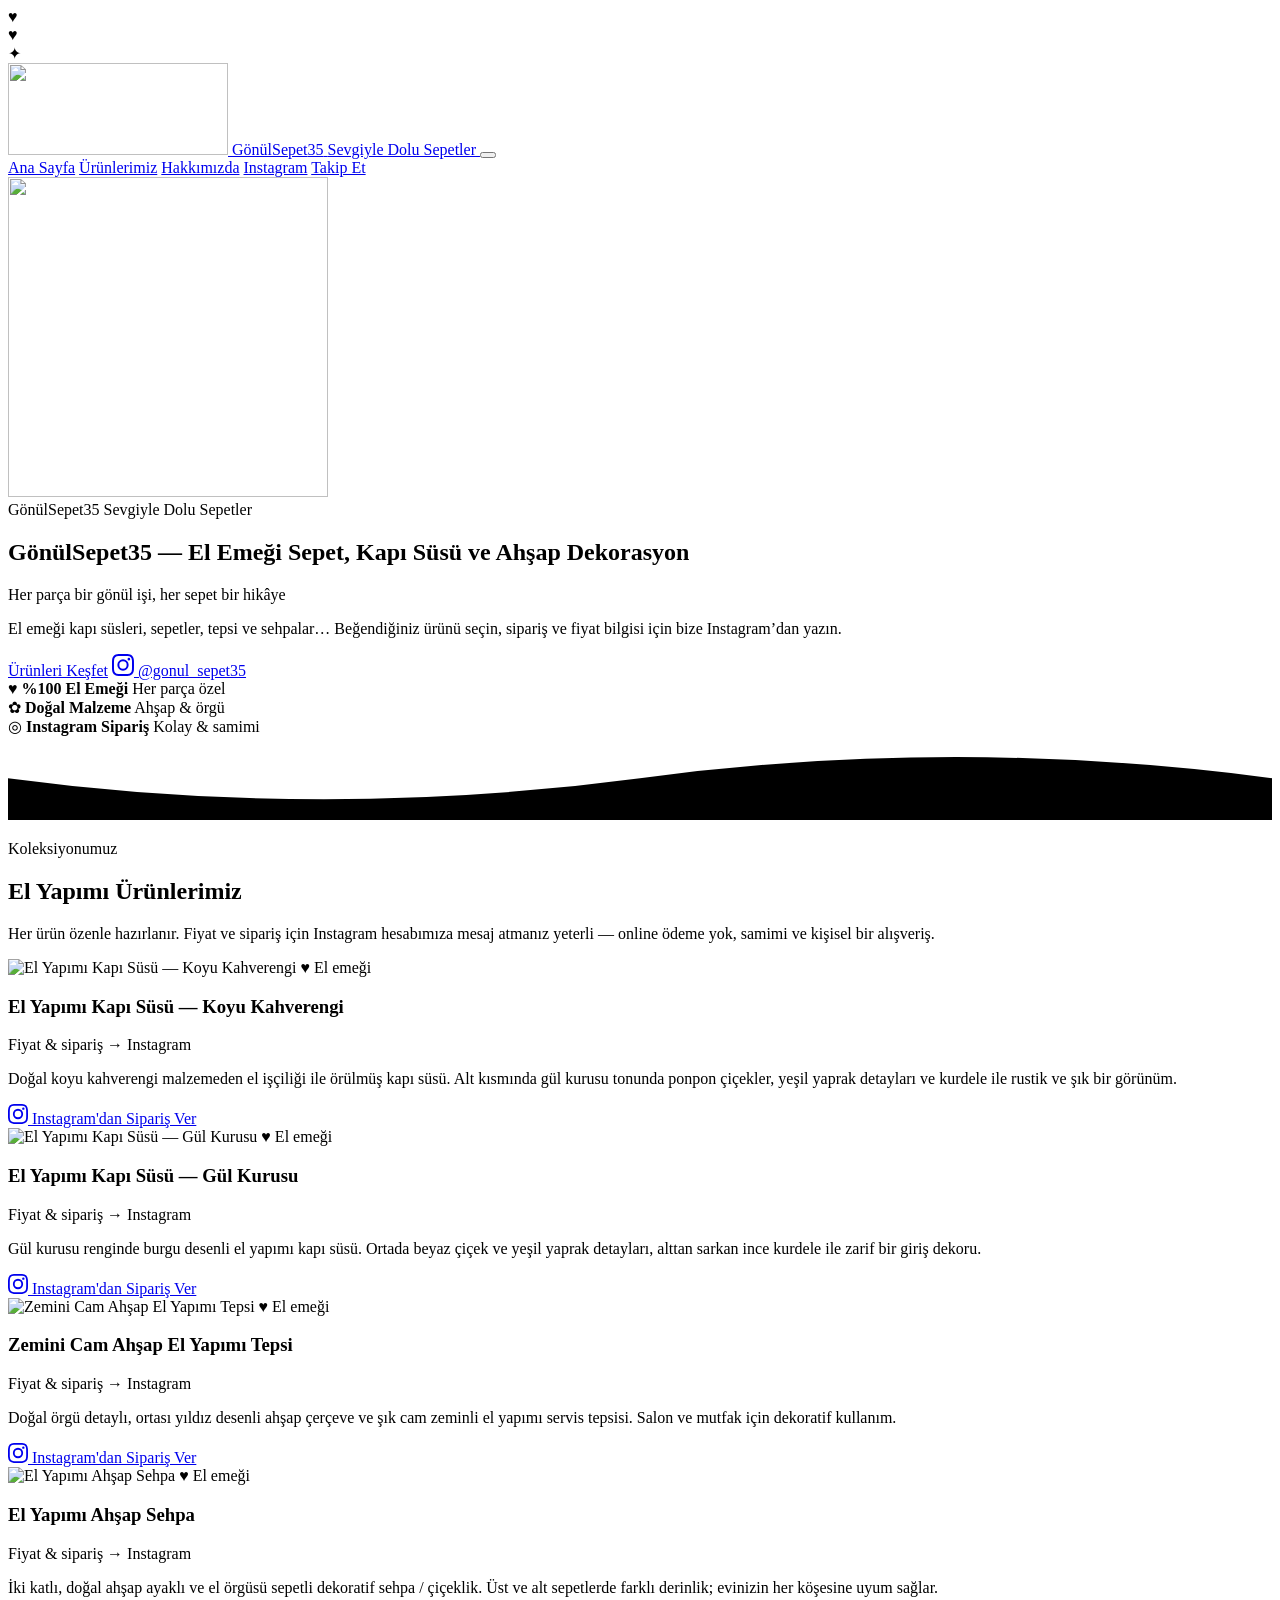
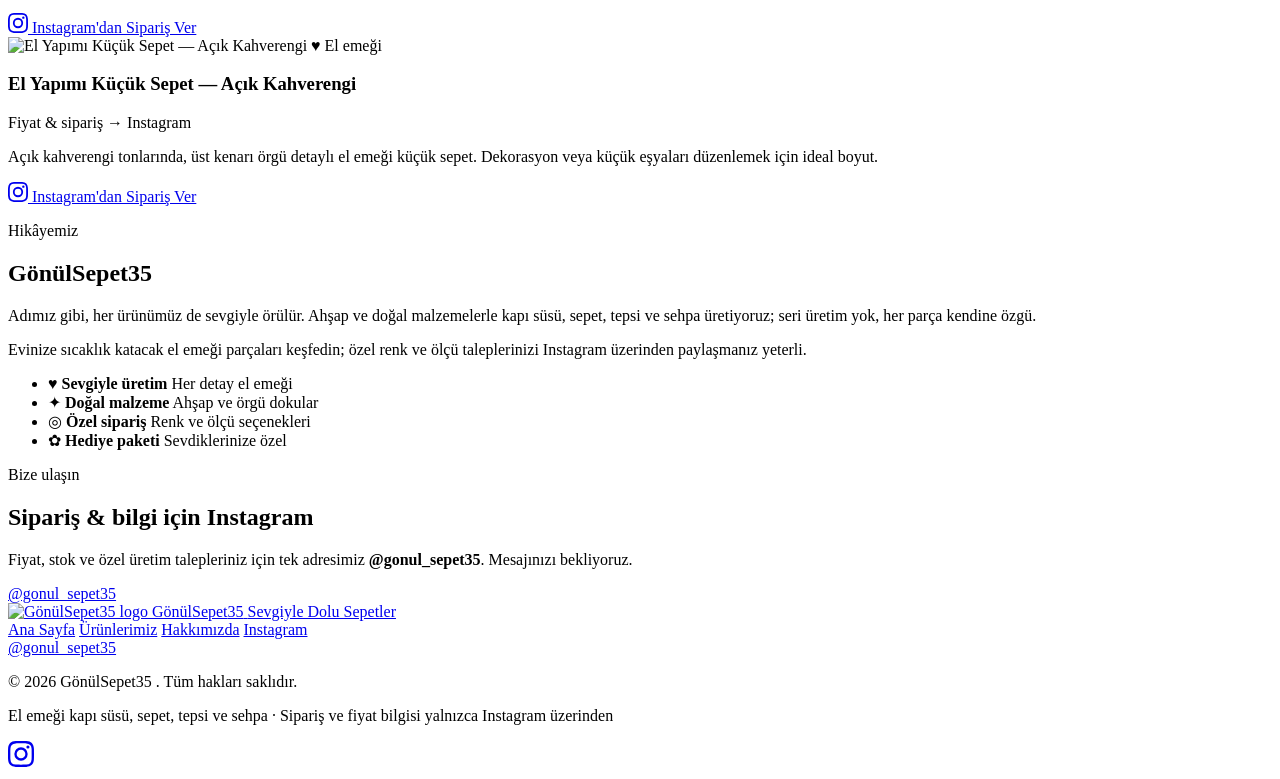
==== index.html @ 2852db77 "Add files via upload" ====
<!DOCTYPE html>
<html lang="tr">
  <head>
    <meta charset="UTF-8" />
    <meta http-equiv="Content-Type" content="text/html; charset=UTF-8" />
    <meta name="viewport" content="width=device-width, initial-scale=1.0" />
    <!-- GitHub Pages yayın adresinizi aşağıdaki SITE_URL ile değiştirin -->
    <!-- SITE_URL: https://KULLANICIADI.github.io/el-emegi-sepet/ -->
    <meta
      name="description"
      content="GönülSepet35 — El emeği ahşap sepet, kapı süsü, cam zeminli tepsi ve sehpa. İzmir ve Türkiye geneli sipariş için Instagram @gonul_sepet35."
    />
    <meta
      name="keywords"
      content="GönülSepet35, el emeği sepet, ahşap sepet, kapı süsü, el yapımı tepsi, ahşap sehpa, gönül sepet, hasır sepet, hediye sepeti, Instagram sipariş"
    />
    <meta name="author" content="GönülSepet35" />
    <meta name="robots" content="index, follow" />
    <meta name="googlebot" content="index, follow" />
    <meta name="theme-color" content="#4b3621" />
    <link rel="canonical" href="https://gonulsepet35.github.io/el-emegi-sepet/" id="canonical-link" />
    <meta property="og:type" content="website" />
    <meta property="og:locale" content="tr_TR" />
    <meta property="og:site_name" content="GönülSepet35" />
    <meta
      property="og:title"
      content="GönülSepet35 | El Emeği Sepet, Kapı Süsü ve Dekoratif Ürünler"
    />
    <meta
      property="og:description"
      content="Sevgiyle dolu el emeği ürünler. Kapı süsü, sepet, tepsi ve sehpa. Sipariş ve fiyat için @gonul_sepet35 Instagram."
    />
    <meta
      property="og:image"
      content="https://gonulsepet35.github.io/el-emegi-sepet/images/logo.png"
    />
    <meta name="twitter:card" content="summary_large_image" />
    <meta name="twitter:title" content="GönülSepet35 | Sevgiyle Dolu Sepetler" />
    <meta
      name="twitter:description"
      content="El emeği ahşap sepet ve dekoratif ürünler. Sipariş: @gonul_sepet35"
    />
    <title>GönülSepet35 | El Emeği Sepet, Kapı Süsü ve Ahşap Ürünler</title>
    <link rel="preconnect" href="https://fonts.googleapis.com" />
    <link rel="preconnect" href="https://fonts.gstatic.com" crossorigin />
    <link
      href="https://fonts.googleapis.com/css2?family=Cormorant+Garamond:wght@500;600;700&family=Outfit:wght@400;500;600;700&family=Pacifico&display=swap"
      rel="stylesheet"
    />
    <link rel="stylesheet" href="style.css" />
    <link rel="icon" href="images/logo.png" type="image/png" />
    <link rel="apple-touch-icon" href="images/logo.png" />
    <script type="application/ld+json" id="schema-isletme">
      {
        "@context": "https://schema.org",
        "@type": "LocalBusiness",
        "name": "GönülSepet35",
        "description": "El emeği ahşap sepet, kapı süsü, cam zeminli tepsi ve ahşap sehpa üretimi. Sipariş Instagram üzerinden.",
        "image": "images/logo.png",
        "url": "https://gonulsepet35.github.io/el-emegi-sepet/",
        "sameAs": [
          "https://www.instagram.com/gonul_sepet35/"
        ],
        "areaServed": {
          "@type": "Country",
          "name": "Türkiye"
        },
        "knowsAbout": [
          "el emeği sepet",
          "kapı süsü",
          "ahşap tepsi",
          "ahşap sehpa",
          "hediye sepeti"
        ]
      }
    </script>
    <script type="application/ld+json">
      {
        "@context": "https://schema.org",
        "@type": "ItemList",
        "name": "GönülSepet35 Ürünleri",
        "itemListElement": [
          {
            "@type": "ListItem",
            "position": 1,
            "name": "El Yapımı Kapı Süsü Koyu Kahverengi"
          },
          {
            "@type": "ListItem",
            "position": 2,
            "name": "El Yapımı Kapı Süsü Gül Kurusu"
          },
          {
            "@type": "ListItem",
            "position": 3,
            "name": "Zemini Cam Ahşap El Yapımı Tepsi"
          },
          {
            "@type": "ListItem",
            "position": 4,
            "name": "El Yapımı Ahşap Sehpa"
          },
          {
            "@type": "ListItem",
            "position": 5,
            "name": "El Yapımı Küçük Sepet Açık Kahverengi"
          }
        ]
      }
    </script>
  </head>
  <body>
    <div class="dekor dekor--sol" aria-hidden="true"></div>
    <div class="dekor dekor--sag" aria-hidden="true"></div>
    <div class="kalp kalp--1" aria-hidden="true">♥</div>
    <div class="kalp kalp--2" aria-hidden="true">♥</div>
    <div class="kalp kalp--3" aria-hidden="true">✦</div>

    <header class="header">
      <div class="header-cizgi" aria-hidden="true"></div>
      <div class="header-inner">
        <a href="#anasayfa" class="logo-block">
          <img
            src="images/logo.png"
            alt=""
            class="logo-img"
            alt="GönülSepet35 el emeği sepet ve kapı süsü"
            width="220"
            height="92"
          />
          <span class="logo-yazi">
            <span class="marka marka--header" aria-label="GönülSepet35">
              <span class="marka-gonul">Gönül</span><span class="marka-sepet">Sepet</span><span class="marka-num">35</span>
            </span>
            <span class="marka-slogan marka-slogan--header">Sevgiyle Dolu Sepetler</span>
          </span>
        </a>
        <button
          type="button"
          class="menu-toggle"
          aria-label="Menüyü aç/kapat"
          aria-expanded="false"
        >
          <span></span>
          <span></span>
          <span></span>
        </button>
        <nav class="nav" aria-label="Ana menü">
          <a href="#anasayfa">Ana Sayfa</a>
          <a href="#urunler">Ürünlerimiz</a>
          <a href="#hakkimizda">Hakkımızda</a>
          <a href="#instagram">Instagram</a>
          <a
            href="https://www.instagram.com/gonul_sepet35?igsh=MTEwN25yNndoY3p3ZQ=="
            class="nav-ig"
            data-instagram
            target="_blank"
            rel="noopener noreferrer"
            >Takip Et</a
          >
        </nav>
      </div>
    </header>

    <main>
      <section id="anasayfa" class="hero">
        <div class="hero-inner fade-in">
          <img
            src="images/logo.png"
            alt=""
            class="hero-logo"
            width="320"
            height="320"
            aria-hidden="true"
          />
          <div class="hero-marka-wrap">
            <span class="marka marka--hero" aria-label="GönülSepet35">
              <span class="marka-gonul">Gönül</span><span class="marka-sepet">Sepet</span><span class="marka-num">35</span>
            </span>
            <span class="marka-slogan marka-slogan--hero">Sevgiyle Dolu Sepetler</span>
          </div>
          <h1 class="hero-baslik">
            GönülSepet35 — El Emeği Sepet, Kapı Süsü ve Ahşap Dekorasyon
          </h1>
          <p class="hero-alt-baslik">Her parça bir gönül işi, her sepet bir hikâye</p>
          <p class="hero-metin">
            El emeği kapı süsleri, sepetler, tepsi ve sehpalar… Beğendiğiniz ürünü
            seçin, sipariş ve fiyat bilgisi için bize Instagram’dan yazın.
          </p>
          <div class="hero-butonlar">
            <a href="#urunler" class="btn btn-primary">Ürünleri Keşfet</a>
            <a
              href="https://www.instagram.com/gonul_sepet35?igsh=MTEwN25yNndoY3p3ZQ=="
              class="btn btn-instagram btn-instagram--buyuk"
              data-instagram
              target="_blank"
              rel="noopener noreferrer"
            >
              <svg class="btn-ig-icon" viewBox="0 0 24 24" aria-hidden="true" width="22" height="22"><path fill="currentColor" d="M12 2.163c3.204 0 3.584.012 4.85.07 3.252.148 4.771 1.691 4.919 4.919.058 1.265.069 1.645.069 4.849 0 3.205-.012 3.584-.069 4.849-.149 3.225-1.664 4.771-4.919 4.919-1.266.058-1.644.07-4.85.07-3.204 0-3.584-.012-4.849-.07-3.26-.149-4.771-1.699-4.919-4.92-.058-1.265-.07-1.644-.07-4.849 0-3.204.013-3.583.07-4.849.149-3.227 1.664-4.771 4.919-4.919 1.266-.057 1.645-.069 4.849-.069zM12 0C8.741 0 8.333.014 7.053.072 2.695.272.273 2.69.073 7.052.014 8.333 0 8.741 0 12c0 3.259.014 3.668.072 4.948.2 4.358 2.618 6.78 6.98 6.98C8.333 23.986 8.741 24 12 24c3.259 0 3.668-.014 4.948-.072 4.354-.2 6.782-2.618 6.979-6.98.059-1.28.073-1.689.073-4.948 0-3.259-.014-3.667-.072-4.947-.196-4.354-2.617-6.78-6.979-6.98C15.668.014 15.259 0 12 0zm0 5.838a6.162 6.162 0 1 0 0 12.324 6.162 6.162 0 0 0 0-12.324zM12 16a4 4 0 1 1 0-8 4 4 0 0 1 0 8zm6.406-11.845a1.44 1.44 0 1 0 0 2.881 1.44 1.44 0 0 0 0-2.881z"/></svg>
              @gonul_sepet35
            </a>
          </div>
        </div>
        <div class="ozellik-serit fade-in">
          <div class="ozellik-kutu">
            <span class="ozellik-ikon">♥</span>
            <strong>%100 El Emeği</strong>
            <span>Her parça özel</span>
          </div>
          <div class="ozellik-kutu">
            <span class="ozellik-ikon">✿</span>
            <strong>Doğal Malzeme</strong>
            <span>Ahşap &amp; örgü</span>
          </div>
          <div class="ozellik-kutu">
            <span class="ozellik-ikon">◎</span>
            <strong>Instagram Sipariş</strong>
            <span>Kolay &amp; samimi</span>
          </div>
        </div>
      </section>

      <div class="dalga-ayrac" aria-hidden="true">
        <svg viewBox="0 0 1200 80" preserveAspectRatio="none">
          <path d="M0,40 Q300,80 600,40 T1200,40 L1200,80 L0,80 Z" fill="currentColor"/>
        </svg>
      </div>

      <section id="urunler" class="section">
        <div class="section-inner fade-in">
          <p class="section-etiket">Koleksiyonumuz</p>
          <h2 class="section-baslik">El Yapımı Ürünlerimiz</h2>
          <p class="section-alt-baslik">
            Her ürün özenle hazırlanır. Fiyat ve sipariş için Instagram hesabımıza
            mesaj atmanız yeterli — online ödeme yok, samimi ve kişisel bir alışveriş.
          </p>
          <p id="urunler-yukleniyor" class="urunler-durum">Ürünler yükleniyor…</p>
          <p id="urunler-hata" class="urunler-durum" hidden></p>
          <div id="urunler-grid" class="urunler-grid" aria-live="polite"></div>
        </div>
      </section>

      <section id="hakkimizda" class="section section--warm">
        <div class="section-inner hakkimizda-grid fade-in">
          <div>
            <p class="section-etiket">Hikâyemiz</p>
            <h2 class="section-baslik section-baslik--sol">
              <span class="marka marka--section" aria-label="GönülSepet35">
                <span class="marka-gonul">Gönül</span><span class="marka-sepet">Sepet</span><span class="marka-num">35</span>
              </span>
            </h2>
            <p>
              Adımız gibi, her ürünümüz de sevgiyle örülür. Ahşap ve doğal
              malzemelerle kapı süsü, sepet, tepsi ve sehpa üretiyoruz; seri üretim yok,
              her parça kendine özgü.
            </p>
            <p>
              Evinize sıcaklık katacak el emeği parçaları keşfedin; özel renk ve ölçü
              taleplerinizi Instagram üzerinden paylaşmanız yeterli.
            </p>
          </div>
          <ul class="hakkimizda-kartlar">
            <li class="hakkimizda-kart">
              <span class="hakkimizda-ikon" aria-hidden="true">♥</span>
              <strong>Sevgiyle üretim</strong>
              <span>Her detay el emeği</span>
            </li>
            <li class="hakkimizda-kart">
              <span class="hakkimizda-ikon" aria-hidden="true">✦</span>
              <strong>Doğal malzeme</strong>
              <span>Ahşap ve örgü dokular</span>
            </li>
            <li class="hakkimizda-kart">
              <span class="hakkimizda-ikon" aria-hidden="true">◎</span>
              <strong>Özel sipariş</strong>
              <span>Renk ve ölçü seçenekleri</span>
            </li>
            <li class="hakkimizda-kart">
              <span class="hakkimizda-ikon" aria-hidden="true">✿</span>
              <strong>Hediye paketi</strong>
              <span>Sevdiklerinize özel</span>
            </li>
          </ul>
        </div>
      </section>

      <section id="instagram" class="section section--ig">
        <div class="section-inner fade-in">
          <div class="ig-banner">
            <div class="ig-banner-icerik">
              <p class="section-etiket section-etiket--acik">Bize ulaşın</p>
              <h2 class="ig-banner-baslik">Sipariş &amp; bilgi için Instagram</h2>
              <p>
                Fiyat, stok ve özel üretim talepleriniz için tek adresimiz
                <strong>@gonul_sepet35</strong>. Mesajınızı bekliyoruz.
              </p>
              <a
                href="https://www.instagram.com/gonul_sepet35?igsh=MTEwN25yNndoY3p3ZQ=="
                class="btn btn-instagram btn-instagram--buyuk"
                data-instagram
                data-instagram-label="@gonul_sepet35"
                target="_blank"
                rel="noopener noreferrer"
              >
                <svg class="btn-ig-icon" viewBox="0 0 24 24" aria-hidden="true" width="22" height="22"><path fill="currentColor" d="M12 2.163c3.204 0 3.584.012 4.85.07 3.252.148 4.771 1.691 4.919 4.919.058 1.265.069 1.645.069 4.849 0 3.205-.012 3.584-.069 4.849-.149 3.225-1.664 4.771-4.919 4.919-1.266.058-1.644.07-4.85.07-3.204 0-3.584-.012-4.849-.07-3.26-.149-4.771-1.699-4.919-4.92-.058-1.265-.07-1.644-.07-4.849 0-3.204.013-3.583.07-4.849.149-3.227 1.664-4.771 4.919-4.919 1.266-.057 1.645-.069 4.849-.069zM12 0C8.741 0 8.333.014 7.053.072 2.695.272.273 2.69.073 7.052.014 8.333 0 8.741 0 12c0 3.259.014 3.668.072 4.948.2 4.358 2.618 6.78 6.98 6.98C8.333 23.986 8.741 24 12 24c3.259 0 3.668-.014 4.948-.072 4.354-.2 6.782-2.618 6.979-6.98.059-1.28.073-1.689.073-4.948 0-3.259-.014-3.667-.072-4.947-.196-4.354-2.617-6.78-6.979-6.98C15.668.014 15.259 0 12 0zm0 5.838a6.162 6.162 0 1 0 0 12.324 6.162 6.162 0 0 0 0-12.324zM12 16a4 4 0 1 1 0-8 4 4 0 0 1 0 8zm6.406-11.845a1.44 1.44 0 1 0 0 2.881 1.44 1.44 0 0 0 0-2.881z"/></svg>
                Instagram'da Bizi Bulun
              </a>
            </div>
          </div>
        </div>
      </section>
    </main>

    <footer class="footer">
      <div class="footer-cizgi" aria-hidden="true"></div>
      <div class="footer-icerik">
        <div class="footer-ust">
          <a href="#anasayfa" class="footer-marka-blok">
            <img src="images/logo.png" alt="GönülSepet35 logo" class="footer-logo" width="100" height="100" />
            <span class="footer-marka-yazi">
              <span class="marka marka--footer" aria-label="GönülSepet35">
                <span class="marka-gonul">Gönül</span><span class="marka-sepet">Sepet</span><span class="marka-num">35</span>
              </span>
              <span class="marka-slogan marka-slogan--footer">Sevgiyle Dolu Sepetler</span>
            </span>
          </a>
          <nav class="footer-nav" aria-label="Alt menü">
            <a href="#anasayfa">Ana Sayfa</a>
            <a href="#urunler">Ürünlerimiz</a>
            <a href="#hakkimizda">Hakkımızda</a>
            <a href="#instagram">Instagram</a>
          </nav>
          <a
            href="https://www.instagram.com/gonul_sepet35?igsh=MTEwN25yNndoY3p3ZQ=="
            class="footer-ig-btn"
            data-instagram
            target="_blank"
            rel="noopener noreferrer"
          >
            <svg viewBox="0 0 24 24" width="20" height="20" aria-hidden="true"><path fill="currentColor" d="M12 2.163c3.204 0 3.584.012 4.85.07 3.252.148 4.771 1.691 4.919 4.919.058 1.265.069 1.645.069 4.849 0 3.205-.012 3.584-.069 4.849-.149 3.225-1.664 4.771-4.919 4.919-1.266.058-1.644.07-4.85.07-3.204 0-3.584-.012-4.849-.07-3.26-.149-4.771-1.699-4.919-4.92-.058-1.265-.07-1.644-.07-4.849 0-3.204.013-3.583.07-4.849.149-3.227 1.664-4.771 4.919-4.919 1.266-.057 1.645-.069 4.849-.069zM12 0C8.741 0 8.333.014 7.053.072 2.695.272.273 2.69.073 7.052.014 8.333 0 8.741 0 12c0 3.259.014 3.668.072 4.948.2 4.358 2.618 6.78 6.98 6.98C8.333 23.986 8.741 24 12 24c3.259 0 3.668-.014 4.948-.072 4.354-.2 6.782-2.618 6.979-6.98.059-1.28.073-1.689.073-4.948 0-3.259-.014-3.667-.072-4.947-.196-4.354-2.617-6.78-6.979-6.98C15.668.014 15.259 0 12 0zm0 5.838a6.162 6.162 0 1 0 0 12.324 6.162 6.162 0 0 0 0-12.324zM12 16a4 4 0 1 1 0-8 4 4 0 0 1 0 8zm6.406-11.845a1.44 1.44 0 1 0 0 2.881 1.44 1.44 0 0 0 0-2.881z"/></svg>
            @gonul_sepet35
          </a>
        </div>
        <div class="footer-alt">
          <p class="footer-telif">
            © <span id="yil"></span>
            <span class="marka marka--telif" aria-label="GönülSepet35">
              <span class="marka-gonul">Gönül</span><span class="marka-sepet">Sepet</span><span class="marka-num">35</span>
            </span>.
            Tüm hakları saklıdır.
          </p>
          <p class="footer-not">
            El emeği kapı süsü, sepet, tepsi ve sehpa · Sipariş ve fiyat bilgisi yalnızca Instagram üzerinden
          </p>
        </div>
      </div>
    </footer>

    <a
      href="https://www.instagram.com/gonul_sepet35?igsh=MTEwN25yNndoY3p3ZQ=="
      class="ig-yuzen"
      data-instagram
      target="_blank"
      rel="noopener noreferrer"
      aria-label="Instagram'da GönülSepet35"
    >
      <svg viewBox="0 0 24 24" aria-hidden="true" width="26" height="26"><path fill="currentColor" d="M12 2.163c3.204 0 3.584.012 4.85.07 3.252.148 4.771 1.691 4.919 4.919.058 1.265.069 1.645.069 4.849 0 3.205-.012 3.584-.069 4.849-.149 3.225-1.664 4.771-4.919 4.919-1.266.058-1.644.07-4.85.07-3.204 0-3.584-.012-4.849-.07-3.26-.149-4.771-1.699-4.919-4.92-.058-1.265-.07-1.644-.07-4.849 0-3.204.013-3.583.07-4.849.149-3.227 1.664-4.771 4.919-4.919 1.266-.057 1.645-.069 4.849-.069zM12 0C8.741 0 8.333.014 7.053.072 2.695.272.273 2.69.073 7.052.014 8.333 0 8.741 0 12c0 3.259.014 3.668.072 4.948.2 4.358 2.618 6.78 6.98 6.98C8.333 23.986 8.741 24 12 24c3.259 0 3.668-.014 4.948-.072 4.354-.2 6.782-2.618 6.979-6.98.059-1.28.073-1.689.073-4.948 0-3.259-.014-3.667-.072-4.947-.196-4.354-2.617-6.78-6.979-6.98C15.668.014 15.259 0 12 0zm0 5.838a6.162 6.162 0 1 0 0 12.324 6.162 6.162 0 0 0 0-12.324zM12 16a4 4 0 1 1 0-8 4 4 0 0 1 0 8zm6.406-11.845a1.44 1.44 0 1 0 0 2.881 1.44 1.44 0 0 0 0-2.881z"/></svg>
    </a>

    <script id="site-veri" type="application/json">
{
  "instagram": "https://www.instagram.com/gonul_sepet35?igsh=MTEwN25yNndoY3p3ZQ==",
  "instagramKullanici": "@gonul_sepet35",
  "urunler": [
    {
      "id": 1,
      "isim": "El Yapımı Kapı Süsü — Koyu Kahverengi",
      "fiyat": 0,
      "aciklama": "Doğal koyu kahverengi malzemeden el işçiliği ile örülmüş kapı süsü. Alt kısmında gül kurusu tonunda ponpon çiçekler, yeşil yaprak detayları ve kurdele ile rustik ve şık bir görünüm.",
      "gorsel": "images/kapi-susu-koyu-kahve.png"
    },
    {
      "id": 2,
      "isim": "El Yapımı Kapı Süsü — Gül Kurusu",
      "fiyat": 0,
      "aciklama": "Gül kurusu renginde burgu desenli el yapımı kapı süsü. Ortada beyaz çiçek ve yeşil yaprak detayları, alttan sarkan ince kurdele ile zarif bir giriş dekoru.",
      "gorsel": "images/kapi-susu-gul-kurusu.png"
    },
    {
      "id": 3,
      "isim": "Zemini Cam Ahşap El Yapımı Tepsi",
      "fiyat": 0,
      "aciklama": "Doğal örgü detaylı, ortası yıldız desenli ahşap çerçeve ve şık cam zeminli el yapımı servis tepsisi. Salon ve mutfak için dekoratif kullanım.",
      "gorsel": "images/tepsi-cam-zemin.png"
    },
    {
      "id": 4,
      "isim": "El Yapımı Ahşap Sehpa",
      "fiyat": 0,
      "aciklama": "İki katlı, doğal ahşap ayaklı ve el örgüsü sepetli dekoratif sehpa / çiçeklik. Üst ve alt sepetlerde farklı derinlik; evinizin her köşesine uyum sağlar.",
      "gorsel": "images/sehpa-ahsap.png"
    },
    {
      "id": 5,
      "isim": "El Yapımı Küçük Sepet — Açık Kahverengi",
      "fiyat": 0,
      "aciklama": "Açık kahverengi tonlarında, üst kenarı örgü detaylı el emeği küçük sepet. Dekorasyon veya küçük eşyaları düzenlemek için ideal boyut.",
      "gorsel": "images/sepet-kucuk-acik-kahve.png"
    }
  ]
}
    </script>
    <script>
      const yilEl = document.getElementById("yil");
      if (yilEl) yilEl.textContent = new Date().getFullYear();
    </script>
    <script src="urunler.js"></script>
    <script src="script.js" defer></script>
  </body>
</html>
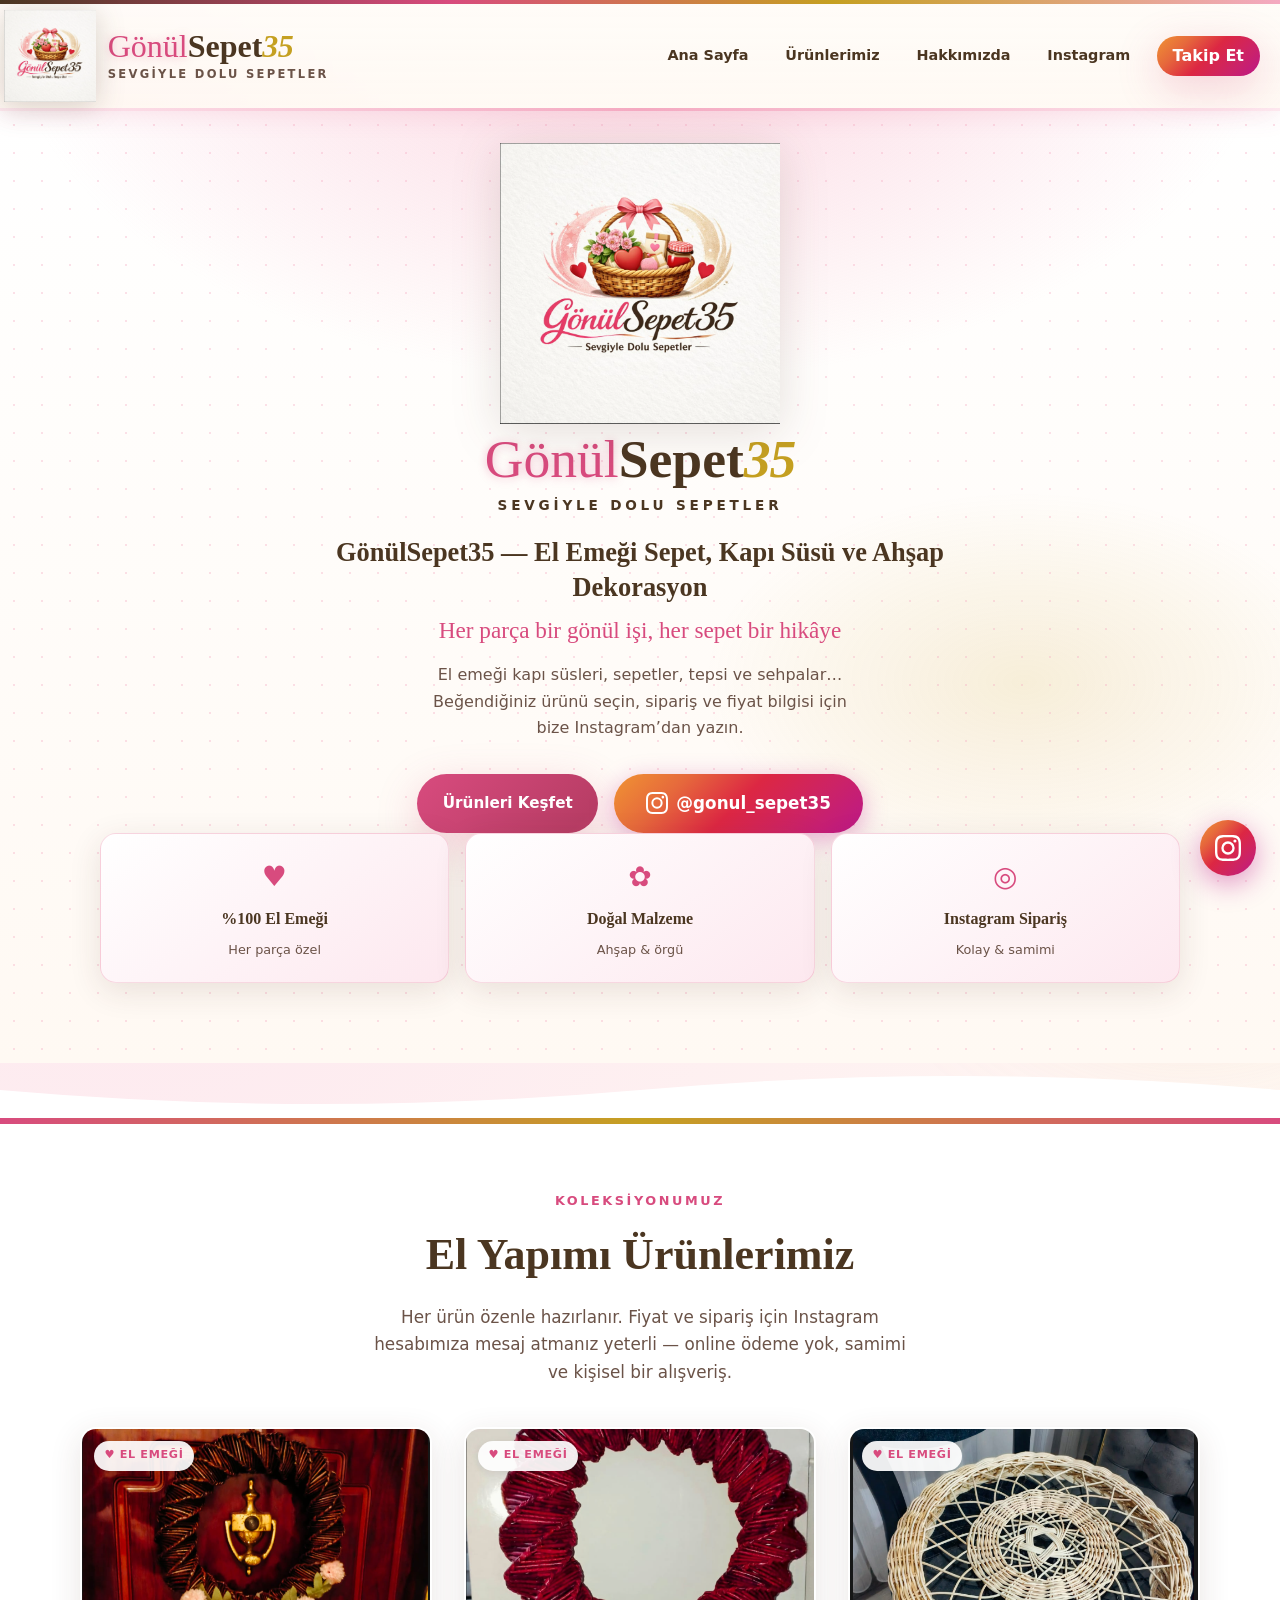
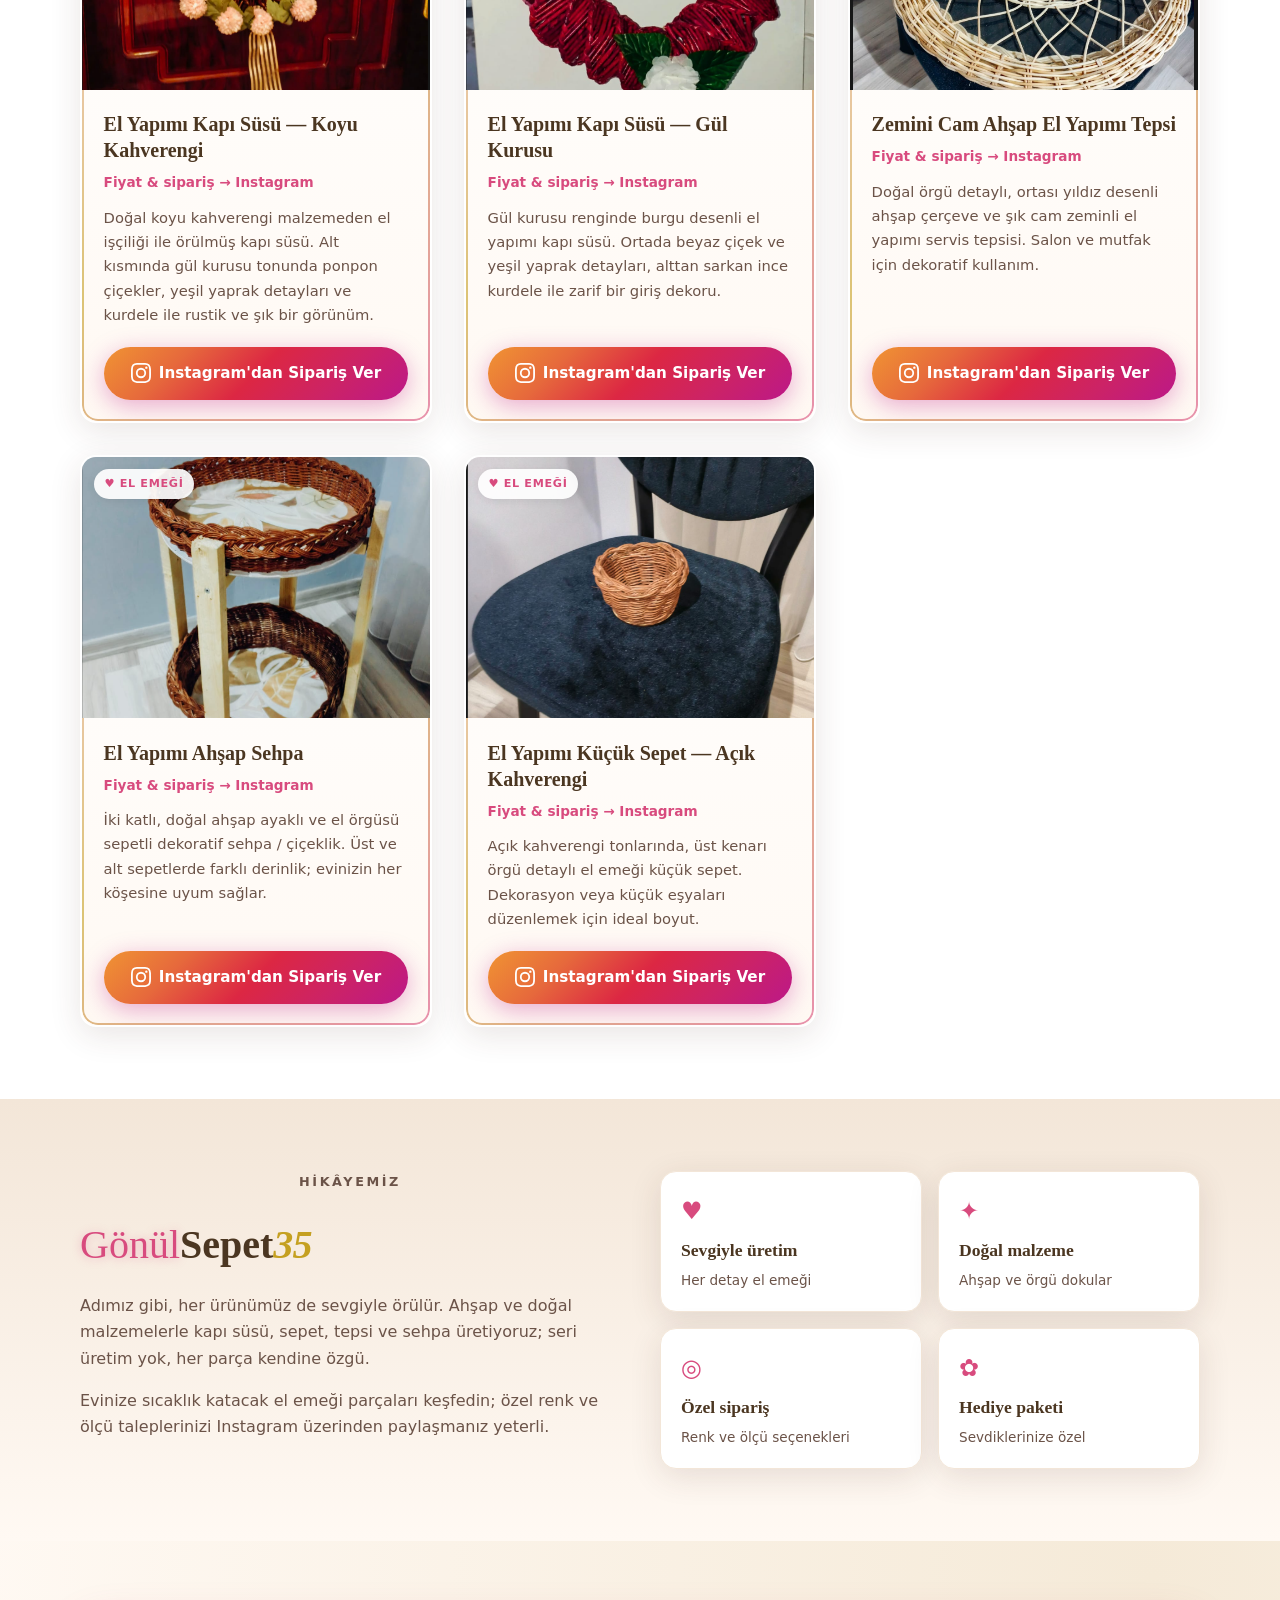
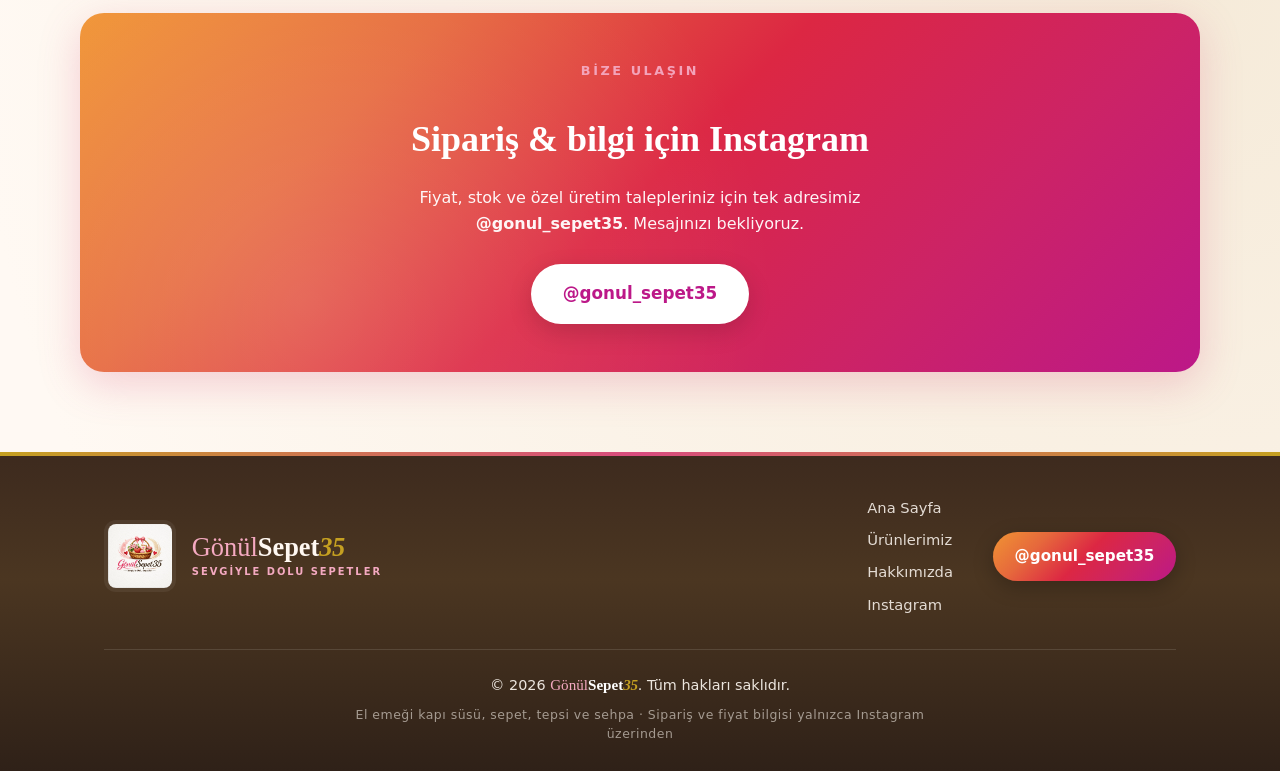
==== commit 05e8249c: "Add files via upload" ====
--- a/index.html
+++ b/index.html
@@ -414,7 +414,6 @@
       const yilEl = document.getElementById("yil");
       if (yilEl) yilEl.textContent = new Date().getFullYear();
     </script>
-    <script src="urunler.js"></script>
     <script src="script.js" defer></script>
   </body>
 </html>
--- a/style.css
+++ b/style.css
@@ -0,0 +1,1185 @@
+/* GönülSepet35 — pembe, kahve, krem marka teması */
+
+:root {
+  --pembe: #d84b7e;
+  --pembe-acik: #f4a9c1;
+  --pembe-soft: #fde8ef;
+  --kahve: #4b3621;
+  --kahve-orta: #6d4c35;
+  --altin: #c5a021;
+  --krem: #fff9f3;
+  --krem-koyu: #f3e6d8;
+  --beyaz: #ffffff;
+  --metin: #3d2a22;
+  --metin-acik: #6b5348;
+  --ig-gradient: linear-gradient(
+    135deg,
+    #f09433 0%,
+    #e6683c 25%,
+    #dc2743 50%,
+    #cc2366 75%,
+    #bc1888 100%
+  );
+  --golge: 0 8px 32px rgba(75, 44, 32, 0.12);
+  --golge-pembe: 0 12px 40px rgba(217, 79, 122, 0.25);
+  --radius: 16px;
+  --font: "Outfit", system-ui, sans-serif;
+  --font-serif: "Cormorant Garamond", Georgia, serif;
+  --font-script: "Pacifico", cursive;
+  --max: 1120px;
+  --header-h: 104px;
+}
+
+*,
+*::before,
+*::after {
+  box-sizing: border-box;
+}
+
+html {
+  scroll-behavior: smooth;
+  scroll-padding-top: var(--header-h);
+}
+
+body {
+  margin: 0;
+  font-family: var(--font);
+  font-size: 1rem;
+  line-height: 1.65;
+  color: var(--metin);
+  background:
+    radial-gradient(circle at 10% 20%, var(--pembe-soft) 0%, transparent 40%),
+    radial-gradient(circle at 90% 80%, #f5ead8 0%, transparent 35%),
+    var(--krem);
+  overflow-x: hidden;
+}
+
+img {
+  max-width: 100%;
+  height: auto;
+  display: block;
+}
+
+a {
+  color: var(--kahve-orta);
+  text-decoration: none;
+  transition: color 0.2s, transform 0.2s;
+}
+
+/* Dekoratif arka plan lekeleri */
+.dekor {
+  position: fixed;
+  width: 420px;
+  height: 420px;
+  border-radius: 50%;
+  filter: blur(80px);
+  opacity: 0.45;
+  pointer-events: none;
+  z-index: 0;
+}
+
+.dekor--sol {
+  top: -120px;
+  left: -140px;
+  background: var(--pembe-acik);
+}
+
+.dekor--sag {
+  bottom: -100px;
+  right: -120px;
+  background: #e8d4a8;
+}
+
+main,
+.header,
+.footer,
+.ig-yuzen {
+  position: relative;
+  z-index: 1;
+}
+
+/* --- Uçan kalpler --- */
+.kalp {
+  position: fixed;
+  font-size: 1.25rem;
+  color: var(--pembe);
+  opacity: 0.35;
+  pointer-events: none;
+  z-index: 0;
+  animation: kalp-yuksel 8s ease-in-out infinite;
+}
+
+.kalp--1 { top: 18%; left: 8%; animation-delay: 0s; }
+.kalp--2 { top: 55%; right: 6%; color: var(--altin); animation-delay: 2s; font-size: 1rem; }
+.kalp--3 { bottom: 25%; left: 12%; animation-delay: 4s; font-size: 0.9rem; }
+
+@keyframes kalp-yuksel {
+  0%, 100% { transform: translateY(0) rotate(0deg); opacity: 0.25; }
+  50% { transform: translateY(-20px) rotate(12deg); opacity: 0.5; }
+}
+
+/* --- Header --- */
+.header {
+  position: sticky;
+  top: 0;
+  z-index: 100;
+  background: linear-gradient(
+    180deg,
+    rgba(255, 252, 248, 0.98) 0%,
+    rgba(255, 249, 243, 0.94) 100%
+  );
+  backdrop-filter: blur(14px);
+  box-shadow: 0 4px 24px rgba(217, 79, 122, 0.12);
+}
+
+.header-cizgi {
+  height: 4px;
+  background: linear-gradient(
+    90deg,
+    var(--kahve) 0%,
+    var(--pembe) 35%,
+    var(--altin) 65%,
+    var(--pembe-acik) 100%
+  );
+}
+
+.header-inner {
+  width: 100%;
+  max-width: none;
+  margin: 0;
+  padding: 0.3rem 1.25rem 0.3rem 0;
+  min-height: var(--header-h);
+  display: flex;
+  align-items: center;
+  justify-content: flex-start;
+  gap: 0.75rem;
+}
+
+.logo-block {
+  display: flex;
+  align-items: center;
+  gap: 0.75rem;
+  text-decoration: none;
+  color: inherit;
+  flex-shrink: 0;
+  margin-right: auto;
+  padding-left: 0.25rem;
+}
+
+.logo-block:hover .marka-gonul {
+  filter: brightness(1.08);
+}
+
+.logo-img {
+  height: 92px;
+  width: auto;
+  object-fit: contain;
+  filter: drop-shadow(0 4px 14px rgba(75, 54, 33, 0.22));
+}
+
+.logo-yazi {
+  display: flex;
+  flex-direction: column;
+  align-items: flex-start;
+  gap: 0.15rem;
+}
+
+/* --- Marka yazısı (logo ile aynı stil, tüm sitede) --- */
+.marka {
+  display: inline-block;
+  line-height: 1;
+  white-space: nowrap;
+}
+
+.marka-gonul {
+  font-family: var(--font-script);
+  color: var(--pembe);
+  font-weight: 400;
+  text-shadow: 0 1px 10px rgba(216, 75, 126, 0.35);
+}
+
+.marka-sepet {
+  font-family: var(--font-serif), Georgia, "Times New Roman", serif;
+  font-weight: 700;
+  color: var(--kahve);
+  letter-spacing: 0;
+}
+
+.marka-num {
+  font-family: var(--font-serif);
+  font-weight: 700;
+  font-style: italic;
+  color: var(--altin);
+  letter-spacing: -0.02em;
+}
+
+.marka-slogan {
+  display: block;
+  font-family: var(--font);
+  font-weight: 600;
+  letter-spacing: 0.22em;
+  text-transform: uppercase;
+  color: var(--kahve);
+  line-height: 1.3;
+}
+
+.marka--header {
+  font-size: clamp(1.5rem, 4.2vw, 2rem);
+}
+
+.marka-slogan--header {
+  font-size: clamp(0.58rem, 1.6vw, 0.72rem);
+  letter-spacing: 0.2em;
+  color: var(--metin-acik);
+  margin-top: 0.2rem;
+}
+
+.marka--hero {
+  font-size: clamp(2.25rem, 7vw, 3.35rem);
+}
+
+.marka-slogan--hero {
+  font-size: clamp(0.7rem, 2vw, 0.85rem);
+  margin-top: 0.65rem;
+  letter-spacing: 0.28em;
+  color: var(--kahve);
+}
+
+.marka--section {
+  font-size: clamp(1.85rem, 4.5vw, 2.5rem);
+}
+
+.marka--footer {
+  font-size: clamp(1.35rem, 3vw, 1.65rem);
+}
+
+.marka-slogan--footer {
+  font-size: 0.62rem;
+  letter-spacing: 0.2em;
+  color: var(--pembe-acik);
+  margin-top: 0.35rem;
+}
+
+.marka--telif {
+  font-size: 1.05em;
+  vertical-align: baseline;
+}
+
+.marka--telif .marka-gonul,
+.marka--telif .marka-sepet,
+.marka--telif .marka-num {
+  text-shadow: none;
+}
+
+/* Alt bilgi: koyu zemin — Sepet kahverengi kaybolmasın */
+.footer .marka-sepet {
+  color: #fff8f2;
+}
+
+.footer .marka-gonul {
+  color: var(--pembe-acik);
+  text-shadow: none;
+}
+
+.footer .marka-num {
+  color: var(--altin);
+}
+
+.header::after {
+  content: "";
+  display: block;
+  height: 3px;
+  background: linear-gradient(90deg, var(--pembe-soft), var(--pembe-acik), var(--pembe-soft));
+}
+
+.menu-toggle {
+  order: 2;
+  margin-left: 0.5rem;
+}
+
+.nav {
+  display: flex;
+  gap: 0.35rem 1rem;
+  align-items: center;
+  flex-wrap: wrap;
+  margin-left: auto;
+  order: 3;
+}
+
+.nav a:not(.nav-ig) {
+  font-weight: 600;
+  font-size: 0.9rem;
+  color: var(--kahve);
+  padding: 0.4rem 0.65rem;
+  border-radius: 8px;
+  position: relative;
+}
+
+.nav a:not(.nav-ig)::after {
+  content: "";
+  position: absolute;
+  left: 0.65rem;
+  right: 0.65rem;
+  bottom: 0.2rem;
+  height: 2px;
+  background: linear-gradient(90deg, var(--pembe), var(--altin));
+  transform: scaleX(0);
+  transition: transform 0.25s;
+  border-radius: 2px;
+}
+
+.nav a:not(.nav-ig):hover,
+.nav a:not(.nav-ig):focus-visible {
+  color: var(--pembe);
+  background: var(--pembe-soft);
+}
+
+.nav a:not(.nav-ig):hover::after {
+  transform: scaleX(1);
+}
+
+.nav-ig {
+  background: var(--ig-gradient);
+  color: var(--beyaz) !important;
+  padding: 0.45rem 1rem !important;
+  border-radius: 999px;
+  font-weight: 600 !important;
+  box-shadow: var(--golge-pembe);
+}
+
+.nav-ig:hover {
+  transform: translateY(-2px);
+  filter: brightness(1.05);
+}
+
+.menu-toggle {
+  display: none;
+  flex-direction: column;
+  justify-content: center;
+  gap: 5px;
+  width: 44px;
+  height: 44px;
+  padding: 10px;
+  border: none;
+  background: var(--pembe-soft);
+  border-radius: 10px;
+  cursor: pointer;
+}
+
+.menu-toggle span {
+  display: block;
+  height: 2px;
+  background: var(--kahve);
+  border-radius: 1px;
+}
+
+/* --- Hero --- */
+.hero {
+  padding: 2rem 1.25rem 2rem;
+  text-align: center;
+  background:
+    radial-gradient(ellipse 90% 70% at 50% -10%, rgba(248, 180, 200, 0.55) 0%, transparent 55%),
+    radial-gradient(ellipse 50% 40% at 80% 60%, rgba(201, 162, 39, 0.15) 0%, transparent 50%),
+    linear-gradient(180deg, var(--beyaz) 0%, var(--krem) 100%);
+  position: relative;
+}
+
+.hero::before {
+  content: "";
+  position: absolute;
+  inset: 0;
+  background-image: radial-gradient(var(--pembe-acik) 1px, transparent 1px);
+  background-size: 28px 28px;
+  opacity: 0.35;
+  pointer-events: none;
+}
+
+.hero-inner {
+  max-width: 640px;
+  margin: 0 auto;
+  position: relative;
+  z-index: 1;
+}
+
+/* Özellik şeridi */
+.ozellik-serit {
+  display: grid;
+  grid-template-columns: repeat(3, 1fr);
+  gap: 1rem;
+  max-width: var(--max);
+  margin: 0 auto;
+  padding: 0 1.25rem 3rem;
+  position: relative;
+  z-index: 1;
+}
+
+.ozellik-kutu {
+  background: linear-gradient(145deg, var(--beyaz) 0%, var(--pembe-soft) 100%);
+  border: 1px solid rgba(217, 79, 122, 0.2);
+  border-radius: var(--radius);
+  padding: 1.25rem 1rem;
+  text-align: center;
+  box-shadow: var(--golge);
+  transition: transform 0.25s, box-shadow 0.25s;
+}
+
+.ozellik-kutu:hover {
+  transform: translateY(-6px);
+  box-shadow: var(--golge-pembe);
+}
+
+.ozellik-ikon {
+  display: block;
+  font-size: 1.75rem;
+  color: var(--pembe);
+  margin-bottom: 0.35rem;
+}
+
+.ozellik-kutu strong {
+  display: block;
+  font-family: var(--font-serif);
+  color: var(--kahve);
+  font-size: 1rem;
+  margin-bottom: 0.2rem;
+}
+
+.ozellik-kutu span:last-child {
+  font-size: 0.8rem;
+  color: var(--metin-acik);
+}
+
+.dalga-ayrac {
+  color: var(--beyaz);
+  line-height: 0;
+  margin-top: -1px;
+}
+
+.dalga-ayrac svg {
+  width: 100%;
+  height: 56px;
+  display: block;
+}
+
+.hero-logo {
+  width: min(280px, 75vw);
+  margin: 0 auto 0.5rem;
+  filter: drop-shadow(0 8px 24px rgba(75, 44, 32, 0.15));
+  animation: logo-float 4s ease-in-out infinite;
+}
+
+@keyframes logo-float {
+  0%,
+  100% {
+    transform: translateY(0);
+  }
+  50% {
+    transform: translateY(-8px);
+  }
+}
+
+.hero-marka-wrap {
+  margin: 0.25rem 0 1.25rem;
+  text-align: center;
+}
+
+.hero-baslik {
+  font-family: var(--font-serif);
+  font-size: clamp(1.25rem, 3.5vw, 1.65rem);
+  font-weight: 600;
+  color: var(--kahve);
+  margin: 0 0 0.5rem;
+  line-height: 1.35;
+}
+
+.hero-alt-baslik {
+  font-family: var(--font-script);
+  font-size: clamp(1.15rem, 3vw, 1.45rem);
+  color: var(--pembe);
+  margin: 0 0 1rem;
+  line-height: 1.4;
+}
+
+.hero-metin {
+  color: var(--metin-acik);
+  margin: 0 auto 2rem;
+  max-width: 28rem;
+}
+
+.hero-butonlar {
+  display: flex;
+  flex-wrap: wrap;
+  gap: 1rem;
+  justify-content: center;
+}
+
+/* --- Butonlar --- */
+.btn {
+  display: inline-flex;
+  align-items: center;
+  justify-content: center;
+  gap: 0.5rem;
+  padding: 0.85rem 1.6rem;
+  font-family: var(--font);
+  font-weight: 600;
+  font-size: 0.95rem;
+  border-radius: 999px;
+  border: none;
+  cursor: pointer;
+  transition: transform 0.2s, box-shadow 0.2s, filter 0.2s;
+}
+
+.btn-primary {
+  background: linear-gradient(135deg, var(--pembe) 0%, #b83d65 50%, var(--pembe) 100%);
+  background-size: 200% auto;
+  color: var(--beyaz);
+  box-shadow: var(--golge-pembe);
+  animation: btn-parla 3s linear infinite;
+}
+
+@keyframes btn-parla {
+  0% { background-position: 0% center; }
+  100% { background-position: 200% center; }
+}
+
+.btn-primary:hover {
+  transform: translateY(-3px) scale(1.03);
+  filter: brightness(1.08);
+  color: var(--beyaz);
+}
+
+.btn-instagram {
+  background: var(--ig-gradient);
+  color: var(--beyaz);
+  box-shadow: 0 6px 24px rgba(188, 24, 136, 0.35);
+}
+
+.btn-instagram:hover {
+  transform: translateY(-3px);
+  filter: brightness(1.06);
+  color: var(--beyaz);
+}
+
+.btn-instagram--buyuk {
+  padding: 1rem 2rem;
+  font-size: 1.05rem;
+}
+
+.btn-ig-icon {
+  flex-shrink: 0;
+}
+
+/* --- Bölümler --- */
+.section {
+  padding: 4.5rem 1.25rem;
+}
+
+.section-inner {
+  max-width: var(--max);
+  margin: 0 auto;
+}
+
+.section-etiket {
+  display: block;
+  text-align: center;
+  font-size: 0.8rem;
+  font-weight: 600;
+  letter-spacing: 0.2em;
+  text-transform: uppercase;
+  color: var(--pembe);
+  margin: 0 0 0.5rem;
+}
+
+.section-etiket--acik {
+  color: var(--pembe-acik);
+}
+
+.section-baslik {
+  font-family: var(--font-serif);
+  font-size: clamp(2rem, 5vw, 2.75rem);
+  font-weight: 700;
+  color: var(--kahve);
+  margin: 0 0 0.75rem;
+  text-align: center;
+}
+
+.section-baslik--sol {
+  text-align: left;
+}
+
+.section-baslik .marka {
+  display: inline-block;
+}
+
+.section-alt-baslik {
+  text-align: center;
+  color: var(--metin-acik);
+  margin: 0 auto 2.5rem;
+  max-width: 34rem;
+  font-size: 1.05rem;
+}
+
+#urunler {
+  background: var(--beyaz);
+  position: relative;
+}
+
+#urunler::before {
+  content: "";
+  position: absolute;
+  top: 0;
+  left: 0;
+  right: 0;
+  height: 6px;
+  background: linear-gradient(90deg, var(--pembe), var(--altin), var(--pembe));
+}
+
+.urunler-durum {
+  text-align: center;
+  color: var(--metin-acik);
+  padding: 2rem;
+}
+
+.urunler-grid {
+  display: grid;
+  grid-template-columns: repeat(auto-fill, minmax(300px, 1fr));
+  gap: 2rem;
+}
+
+.urun-kart {
+  display: flex;
+  flex-direction: column;
+  background: linear-gradient(180deg, var(--beyaz) 0%, var(--krem) 100%);
+  border-radius: var(--radius);
+  overflow: hidden;
+  border: 2px solid transparent;
+  background-clip: padding-box;
+  box-shadow: var(--golge);
+  transition: transform 0.35s, box-shadow 0.35s;
+  position: relative;
+}
+
+.urun-kart::before {
+  content: "";
+  position: absolute;
+  inset: 0;
+  border-radius: var(--radius);
+  padding: 2px;
+  background: linear-gradient(135deg, var(--pembe-acik), var(--altin), var(--pembe));
+  -webkit-mask: linear-gradient(#fff 0 0) content-box, linear-gradient(#fff 0 0);
+  mask: linear-gradient(#fff 0 0) content-box, linear-gradient(#fff 0 0);
+  -webkit-mask-composite: xor;
+  mask-composite: exclude;
+  opacity: 0.6;
+  pointer-events: none;
+  transition: opacity 0.3s;
+}
+
+.urun-kart:hover {
+  transform: translateY(-10px) scale(1.02);
+  box-shadow: var(--golge-pembe);
+}
+
+.urun-kart:hover::before {
+  opacity: 1;
+}
+
+.urun-gorsel-parlama {
+  position: absolute;
+  inset: 0;
+  background: linear-gradient(
+    105deg,
+    transparent 40%,
+    rgba(255, 255, 255, 0.4) 50%,
+    transparent 60%
+  );
+  transform: translateX(-100%);
+  transition: transform 0.6s;
+  pointer-events: none;
+}
+
+.urun-kart:hover .urun-gorsel-parlama {
+  transform: translateX(100%);
+}
+
+.urun-gorsel-wrap {
+  position: relative;
+  aspect-ratio: 4 / 3;
+  background: var(--krem-koyu);
+  overflow: hidden;
+}
+
+.urun-gorsel {
+  width: 100%;
+  height: 100%;
+  object-fit: cover;
+  transition: transform 0.5s ease;
+}
+
+.urun-kart:hover .urun-gorsel {
+  transform: scale(1.06);
+}
+
+.urun-rozet {
+  position: absolute;
+  top: 12px;
+  left: 12px;
+  background: rgba(255, 255, 255, 0.92);
+  color: var(--pembe);
+  font-size: 0.7rem;
+  font-weight: 700;
+  letter-spacing: 0.06em;
+  text-transform: uppercase;
+  padding: 0.35rem 0.65rem;
+  border-radius: 999px;
+  box-shadow: 0 2px 8px rgba(0, 0, 0, 0.08);
+}
+
+.urun-icerik {
+  padding: 1.35rem;
+  display: flex;
+  flex-direction: column;
+  flex: 1;
+}
+
+.urun-baslik {
+  font-family: var(--font-serif);
+  font-size: 1.25rem;
+  font-weight: 600;
+  margin: 0 0 0.5rem;
+  color: var(--kahve);
+  line-height: 1.3;
+}
+
+.urun-fiyat {
+  font-size: 0.9rem;
+  font-weight: 600;
+  color: var(--kahve-orta);
+  margin: 0 0 0.75rem;
+}
+
+.urun-fiyat--ig {
+  color: var(--pembe);
+  font-size: 0.85rem;
+}
+
+.urun-aciklama {
+  font-size: 0.92rem;
+  color: var(--metin-acik);
+  margin: 0 0 1.25rem;
+  flex: 1;
+}
+
+.urun-icerik .btn-instagram {
+  width: 100%;
+  margin-top: auto;
+}
+
+/* --- Hakkımızda --- */
+.section--warm {
+  background: linear-gradient(180deg, var(--krem-koyu) 0%, var(--krem) 100%);
+}
+
+.hakkimizda-grid {
+  display: grid;
+  gap: 2.5rem;
+  align-items: start;
+}
+
+@media (min-width: 768px) {
+  .hakkimizda-grid {
+    grid-template-columns: 1fr 1fr;
+  }
+}
+
+.hakkimizda-grid p {
+  margin: 0 0 1rem;
+  color: var(--metin-acik);
+}
+
+.hakkimizda-kartlar {
+  list-style: none;
+  margin: 0;
+  padding: 0;
+  display: grid;
+  gap: 1rem;
+  grid-template-columns: 1fr 1fr;
+}
+
+.hakkimizda-kart {
+  background: var(--beyaz);
+  padding: 1.25rem;
+  border-radius: var(--radius);
+  border: 1px solid var(--krem-koyu);
+  box-shadow: var(--golge);
+  display: flex;
+  flex-direction: column;
+  gap: 0.25rem;
+  transition: transform 0.2s;
+}
+
+.hakkimizda-kart:hover {
+  transform: translateY(-4px);
+  border-color: var(--pembe-acik);
+}
+
+.hakkimizda-ikon {
+  font-size: 1.5rem;
+  color: var(--pembe);
+}
+
+.hakkimizda-kart strong {
+  font-family: var(--font-serif);
+  color: var(--kahve);
+  font-size: 1.1rem;
+}
+
+.hakkimizda-kart span:last-child {
+  font-size: 0.85rem;
+  color: var(--metin-acik);
+}
+
+/* --- Instagram banner --- */
+.section--ig {
+  padding-bottom: 5rem;
+}
+
+.ig-banner {
+  background: var(--ig-gradient);
+  border-radius: 24px;
+  padding: 3rem 2rem;
+  text-align: center;
+  color: var(--beyaz);
+  box-shadow: var(--golge-pembe);
+  position: relative;
+  overflow: hidden;
+}
+
+.ig-banner::before {
+  content: "";
+  position: absolute;
+  inset: 0;
+  background: radial-gradient(circle at 20% 80%, rgba(255, 255, 255, 0.15), transparent 50%);
+  pointer-events: none;
+}
+
+.ig-banner-icerik {
+  position: relative;
+  max-width: 480px;
+  margin: 0 auto;
+}
+
+.ig-banner-baslik {
+  font-family: var(--font-serif);
+  font-size: clamp(1.75rem, 4vw, 2.25rem);
+  margin: 0 0 1rem;
+  font-weight: 700;
+}
+
+.ig-banner p {
+  margin: 0 0 1.75rem;
+  opacity: 0.95;
+  line-height: 1.6;
+}
+
+.ig-banner .btn-instagram {
+  background: var(--beyaz);
+  color: #bc1888;
+  box-shadow: 0 8px 24px rgba(0, 0, 0, 0.15);
+}
+
+.ig-banner .btn-instagram:hover {
+  background: var(--krem);
+  color: #bc1888;
+}
+
+/* --- Footer --- */
+.footer {
+  background: linear-gradient(180deg, #3d2a1e 0%, var(--kahve) 40%, #2f2118 100%);
+  color: var(--krem);
+  margin-top: 0;
+}
+
+.footer-cizgi {
+  height: 4px;
+  background: linear-gradient(
+    90deg,
+    var(--altin) 0%,
+    var(--pembe) 50%,
+    var(--altin) 100%
+  );
+}
+
+.footer-icerik {
+  max-width: var(--max);
+  margin: 0 auto;
+  padding: 2.5rem 1.5rem 1.75rem;
+}
+
+.footer-ust {
+  display: grid;
+  grid-template-columns: 1fr auto auto;
+  gap: 2rem 2.5rem;
+  align-items: center;
+  padding-bottom: 2rem;
+  border-bottom: 1px solid rgba(255, 249, 243, 0.12);
+  margin-bottom: 1.5rem;
+}
+
+.footer-marka-blok {
+  display: flex;
+  align-items: center;
+  gap: 1rem;
+  text-decoration: none;
+  color: inherit;
+  justify-self: start;
+}
+
+.footer-marka-blok:hover .marka-gonul {
+  color: var(--pembe-acik);
+}
+
+.footer-logo {
+  height: 72px;
+  width: auto;
+  border-radius: 12px;
+  background: rgba(255, 255, 255, 0.06);
+  padding: 4px;
+}
+
+.footer-marka-yazi {
+  display: flex;
+  flex-direction: column;
+  align-items: flex-start;
+}
+
+.footer-nav {
+  display: flex;
+  flex-direction: column;
+  gap: 0.5rem;
+  text-align: left;
+}
+
+.footer-nav a {
+  color: rgba(255, 249, 243, 0.85);
+  font-size: 0.92rem;
+  font-weight: 500;
+  transition: color 0.2s, padding-left 0.2s;
+}
+
+.footer-nav a:hover {
+  color: var(--pembe-acik);
+  padding-left: 4px;
+}
+
+.footer-ig-btn {
+  display: inline-flex;
+  align-items: center;
+  gap: 0.5rem;
+  padding: 0.75rem 1.35rem;
+  background: var(--ig-gradient);
+  color: var(--beyaz);
+  border-radius: 999px;
+  font-weight: 600;
+  font-size: 0.95rem;
+  box-shadow: 0 6px 20px rgba(0, 0, 0, 0.25);
+  white-space: nowrap;
+}
+
+.footer-ig-btn:hover {
+  transform: translateY(-2px);
+  color: var(--beyaz);
+  filter: brightness(1.06);
+}
+
+.footer-alt {
+  text-align: center;
+}
+
+.footer-telif {
+  margin: 0 0 0.5rem;
+  font-size: 0.9rem;
+  color: rgba(255, 249, 243, 0.9);
+}
+
+.footer-telif .marka-gonul {
+  color: var(--pembe-acik);
+  text-shadow: none;
+}
+
+.footer-telif .marka-sepet {
+  color: #ffffff;
+  font-weight: 700;
+  -webkit-text-fill-color: #ffffff;
+}
+
+.footer-telif .marka-num {
+  color: var(--altin);
+}
+
+.footer-not {
+  margin: 0;
+  font-size: 0.78rem;
+  color: rgba(255, 249, 243, 0.55);
+  letter-spacing: 0.04em;
+  max-width: 36rem;
+  margin-left: auto;
+  margin-right: auto;
+  line-height: 1.5;
+}
+
+/* --- Yüzen Instagram --- */
+.ig-yuzen {
+  position: fixed;
+  bottom: 1.5rem;
+  right: 1.5rem;
+  width: 56px;
+  height: 56px;
+  border-radius: 50%;
+  background: var(--ig-gradient);
+  color: var(--beyaz);
+  display: flex;
+  align-items: center;
+  justify-content: center;
+  box-shadow: 0 8px 28px rgba(188, 24, 136, 0.45);
+  z-index: 90;
+  transition: transform 0.2s, box-shadow 0.2s;
+  animation: ig-pulse 2.5s ease-in-out infinite;
+}
+
+.ig-yuzen:hover {
+  transform: scale(1.1);
+  color: var(--beyaz);
+}
+
+@keyframes ig-pulse {
+  0%,
+  100% {
+    box-shadow: 0 8px 28px rgba(188, 24, 136, 0.45);
+  }
+  50% {
+    box-shadow: 0 8px 36px rgba(188, 24, 136, 0.65);
+  }
+}
+
+/* --- Fade-in animasyon --- */
+.fade-in {
+  opacity: 0;
+  transform: translateY(24px);
+  transition: opacity 0.7s ease, transform 0.7s ease;
+}
+
+.fade-in--gorunur {
+  opacity: 1;
+  transform: translateY(0);
+}
+
+/* --- Mobil --- */
+@media (max-width: 900px) {
+  .footer-ust {
+    grid-template-columns: 1fr;
+    gap: 1.5rem;
+    text-align: center;
+  }
+
+  .footer-marka-blok {
+    justify-self: center;
+  }
+
+  .footer-marka-yazi {
+    align-items: center;
+  }
+
+  .footer-nav {
+    align-items: center;
+    text-align: center;
+  }
+
+  .footer-ig-btn {
+    justify-self: center;
+    margin: 0 auto;
+  }
+}
+
+@media (max-width: 768px) {
+  .header-inner {
+    padding-left: 0;
+  }
+
+  .logo-block {
+    padding-left: 0.15rem;
+    gap: 0.5rem;
+  }
+
+  .logo-img {
+    height: 80px;
+  }
+
+  .ozellik-serit {
+    grid-template-columns: 1fr;
+    padding-bottom: 2rem;
+  }
+
+  .menu-toggle {
+    display: flex;
+  }
+
+  .nav {
+    position: fixed;
+    top: var(--header-h);
+    left: 0;
+    right: 0;
+    flex-direction: column;
+    align-items: stretch;
+    background: var(--beyaz);
+    padding: 1rem 1.25rem 1.5rem;
+    gap: 0.5rem;
+    border-bottom: 1px solid var(--krem-koyu);
+    box-shadow: var(--golge);
+    transform: translateY(-120%);
+    opacity: 0;
+    pointer-events: none;
+    transition: transform 0.25s, opacity 0.25s;
+  }
+
+  .nav--acik {
+    transform: translateY(0);
+    opacity: 1;
+    pointer-events: auto;
+  }
+
+  .nav a {
+    padding: 0.5rem 0;
+  }
+
+  .nav-ig {
+    text-align: center;
+    margin-top: 0.5rem;
+  }
+
+  .hakkimizda-kartlar {
+    grid-template-columns: 1fr;
+  }
+
+  .section {
+    padding: 3.5rem 1.25rem;
+  }
+
+  .ig-yuzen {
+    bottom: 1rem;
+    right: 1rem;
+    width: 52px;
+    height: 52px;
+  }
+}
+
+@media (prefers-reduced-motion: reduce) {
+  .hero-logo,
+  .ig-yuzen {
+    animation: none;
+  }
+
+  .fade-in {
+    opacity: 1;
+    transform: none;
+  }
+}
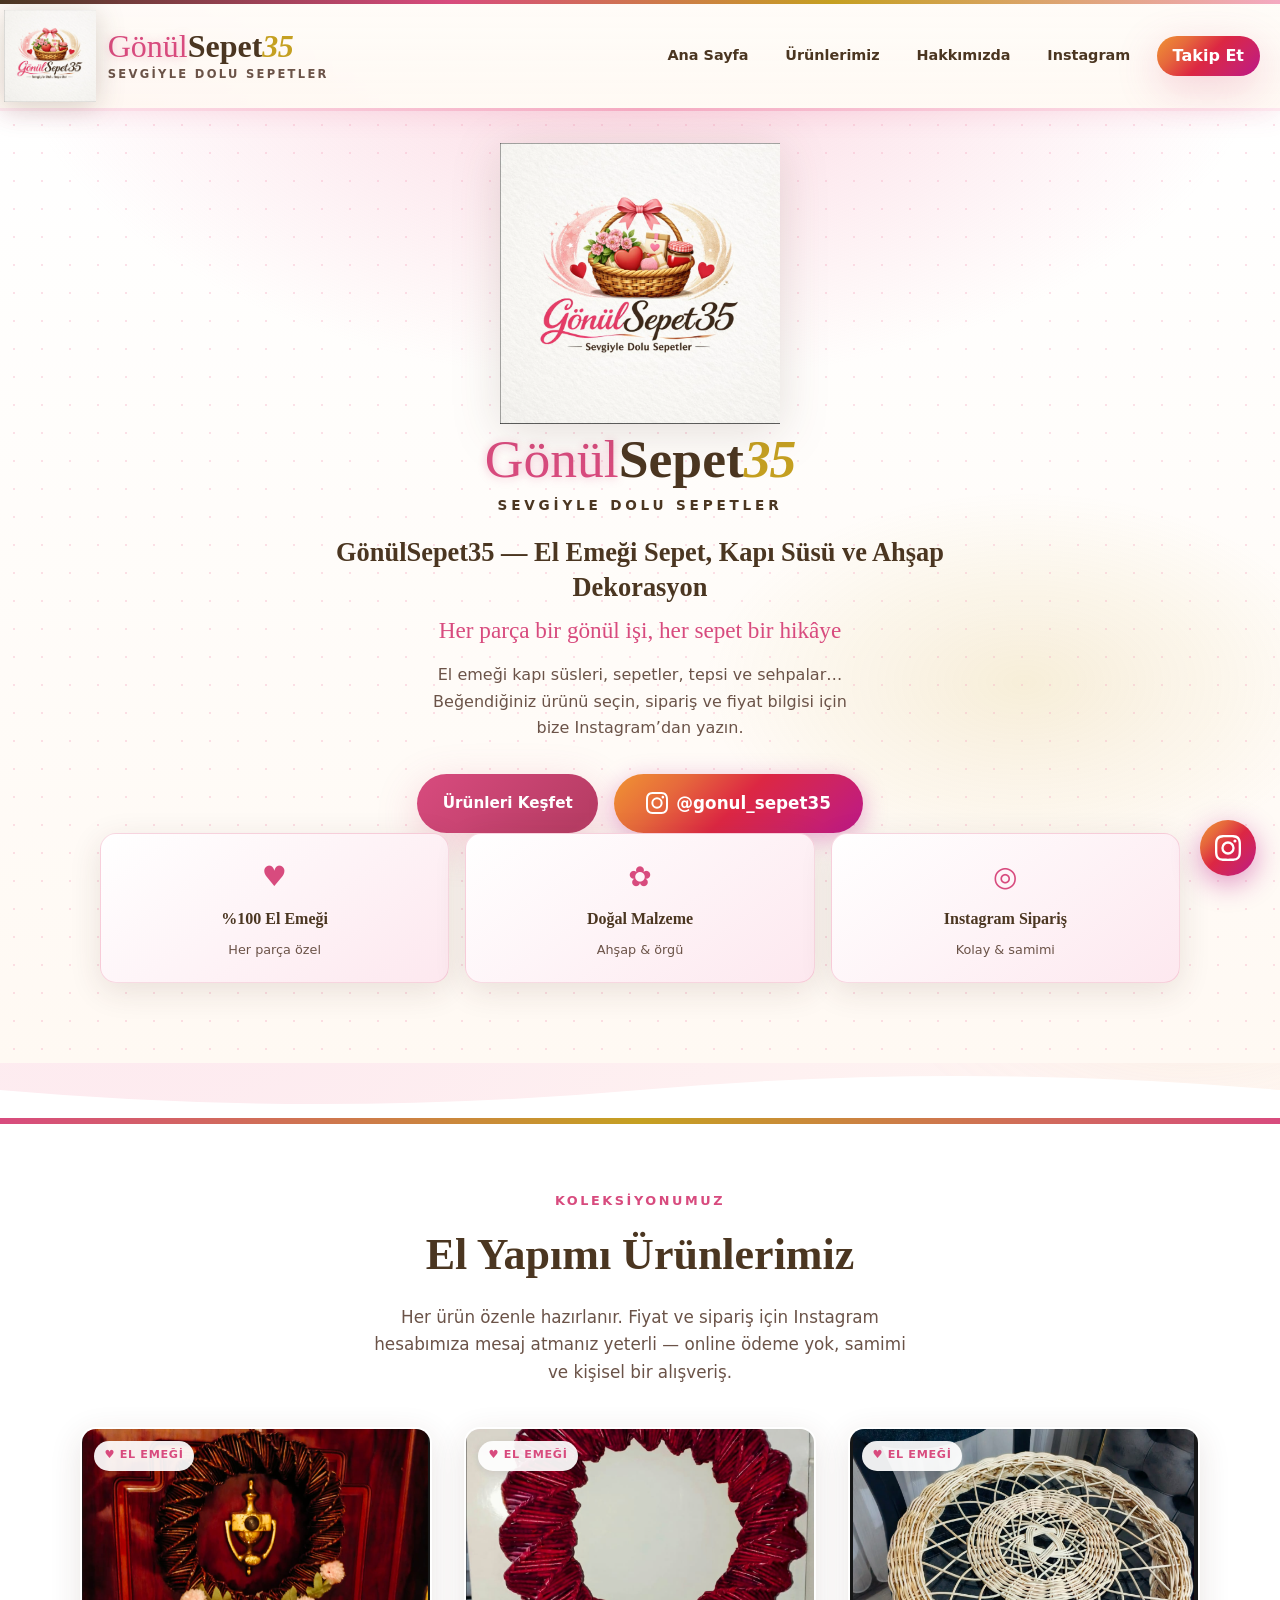
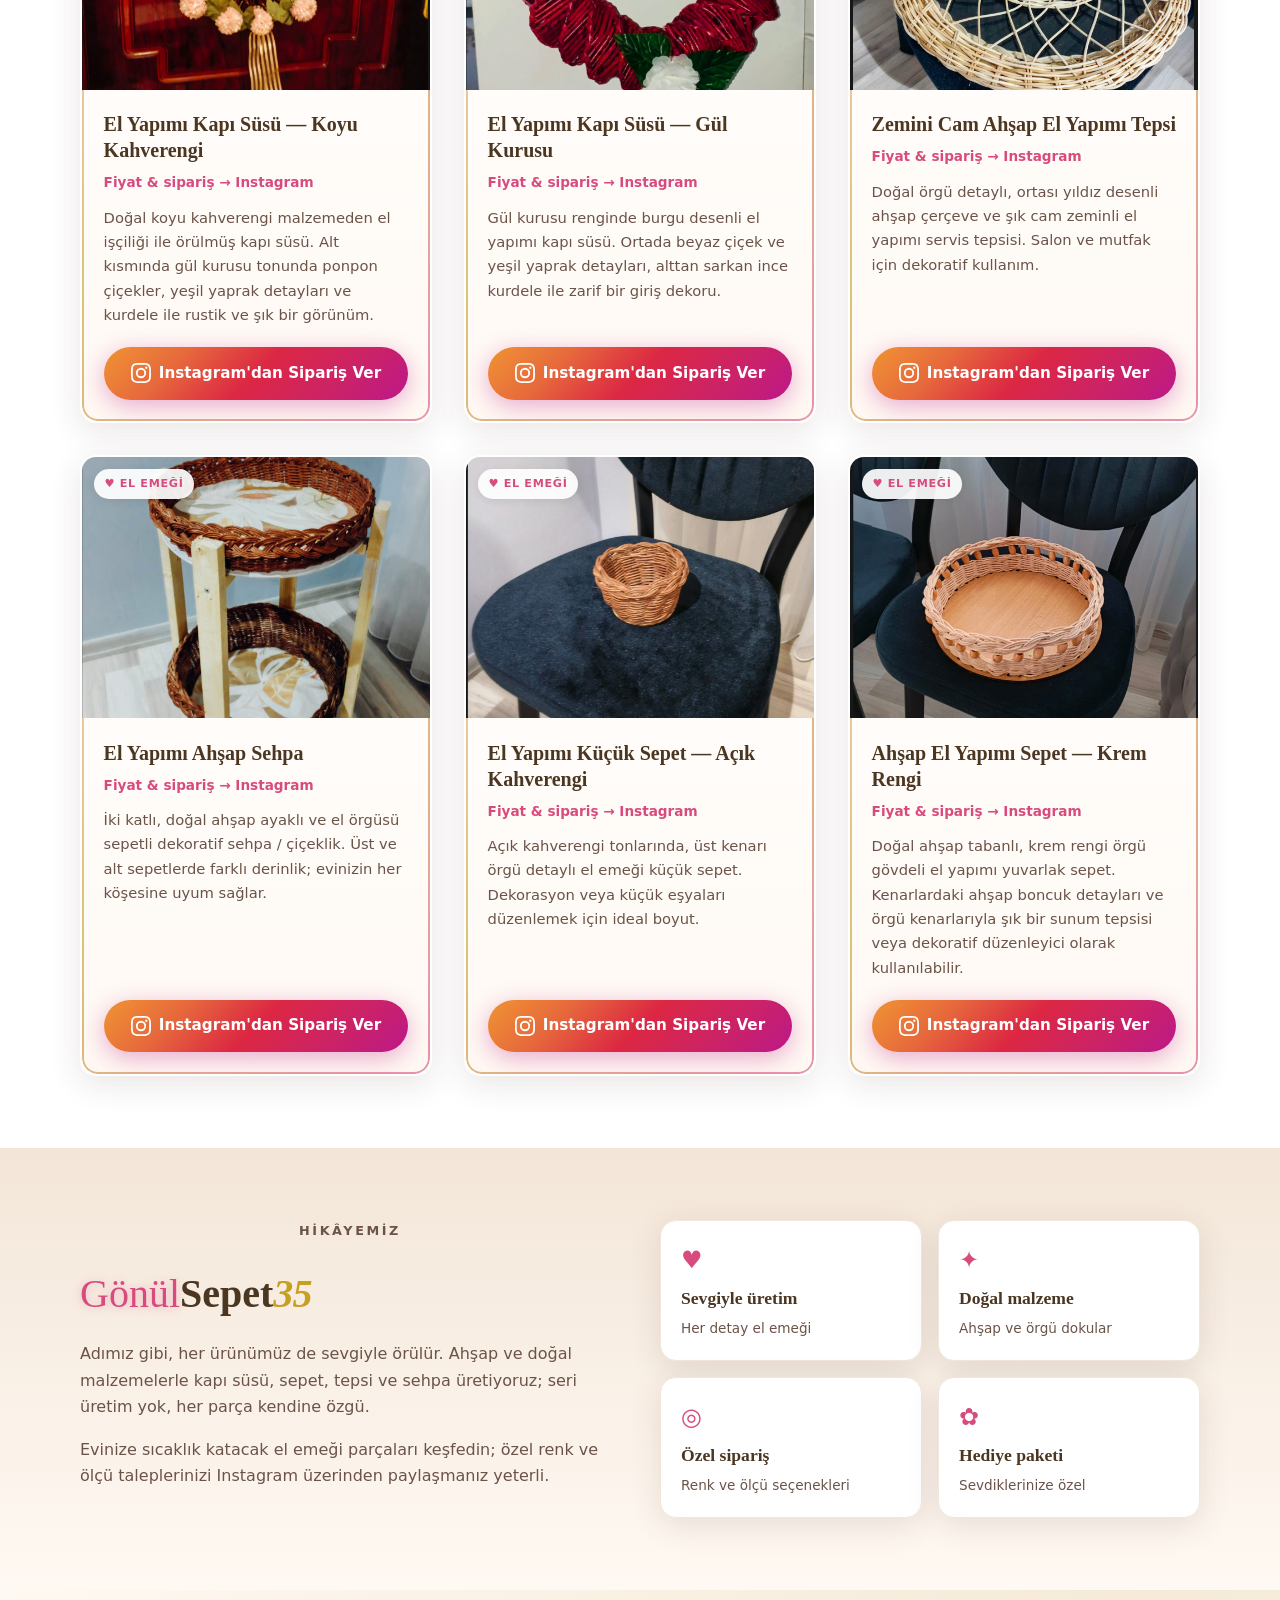
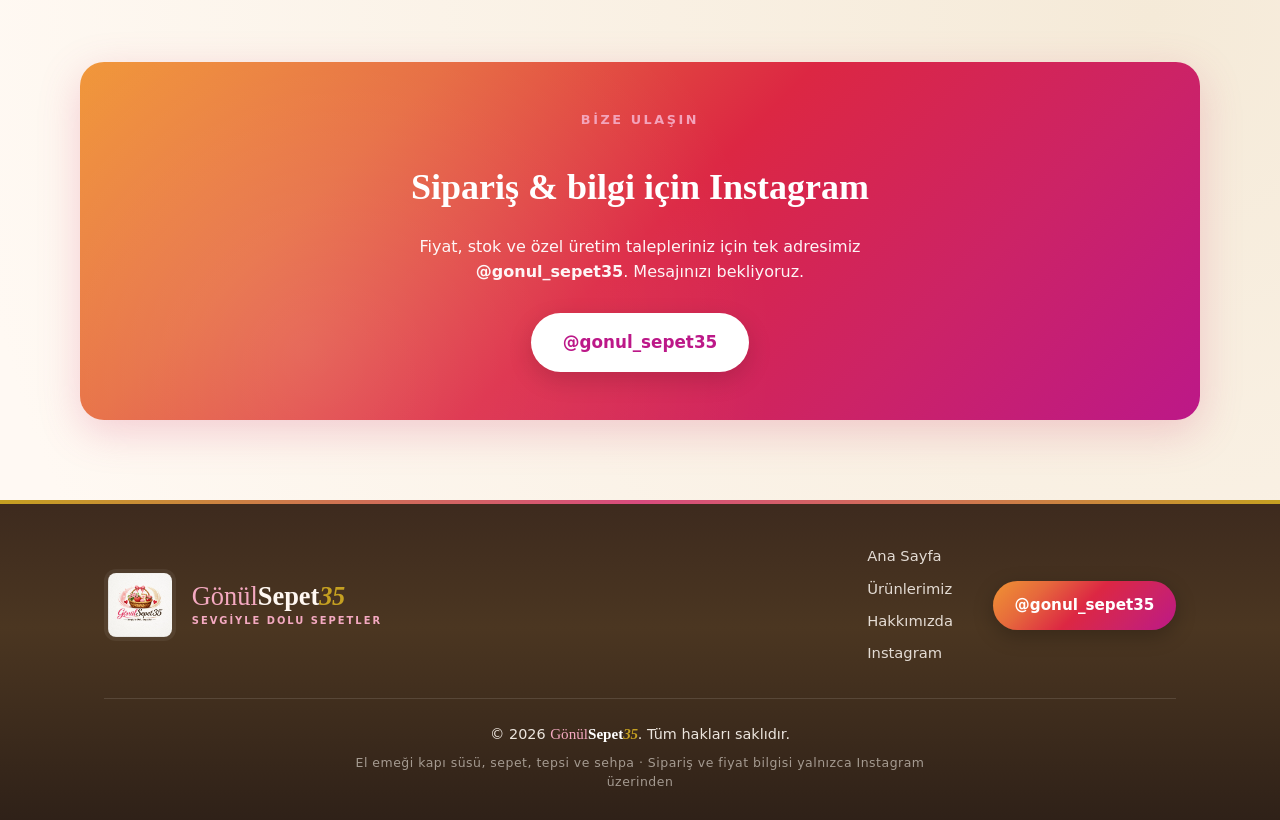
==== commit e047a1f7: "Add files via upload" ====
--- a/index.html
+++ b/index.html
@@ -3,6 +3,7 @@
   <head>
     <meta charset="UTF-8" />
     <meta http-equiv="Content-Type" content="text/html; charset=UTF-8" />
+    <meta name="google-site-verification" content="9hjDCKHEeO-C4iwMTNm9UfPJUq6JyM779s9bv1-FXoI" />
     <meta name="viewport" content="width=device-width, initial-scale=1.0" />
     <!-- GitHub Pages yayın adresinizi aşağıdaki SITE_URL ile değiştirin -->
     <!-- SITE_URL: https://KULLANICIADI.github.io/el-emegi-sepet/ -->
@@ -104,6 +105,11 @@
             "@type": "ListItem",
             "position": 5,
             "name": "El Yapımı Küçük Sepet Açık Kahverengi"
+          },
+          {
+            "@type": "ListItem",
+            "position": 6,
+            "name": "Ahşap El Yapımı Sepet Krem Rengi"
           }
         ]
       }
@@ -406,6 +412,13 @@
       "fiyat": 0,
       "aciklama": "Açık kahverengi tonlarında, üst kenarı örgü detaylı el emeği küçük sepet. Dekorasyon veya küçük eşyaları düzenlemek için ideal boyut.",
       "gorsel": "images/sepet-kucuk-acik-kahve.png"
+    },
+    {
+      "id": 6,
+      "isim": "Ahşap El Yapımı Sepet — Krem Rengi",
+      "fiyat": 0,
+      "aciklama": "Doğal ahşap tabanlı, krem rengi örgü gövdeli el yapımı yuvarlak sepet. Kenarlardaki ahşap boncuk detayları ve örgü kenarlarıyla şık bir sunum tepsisi veya dekoratif düzenleyici olarak kullanılabilir.",
+      "gorsel": "images/sepet-krem-ahsap.png"
     }
   ]
 }
